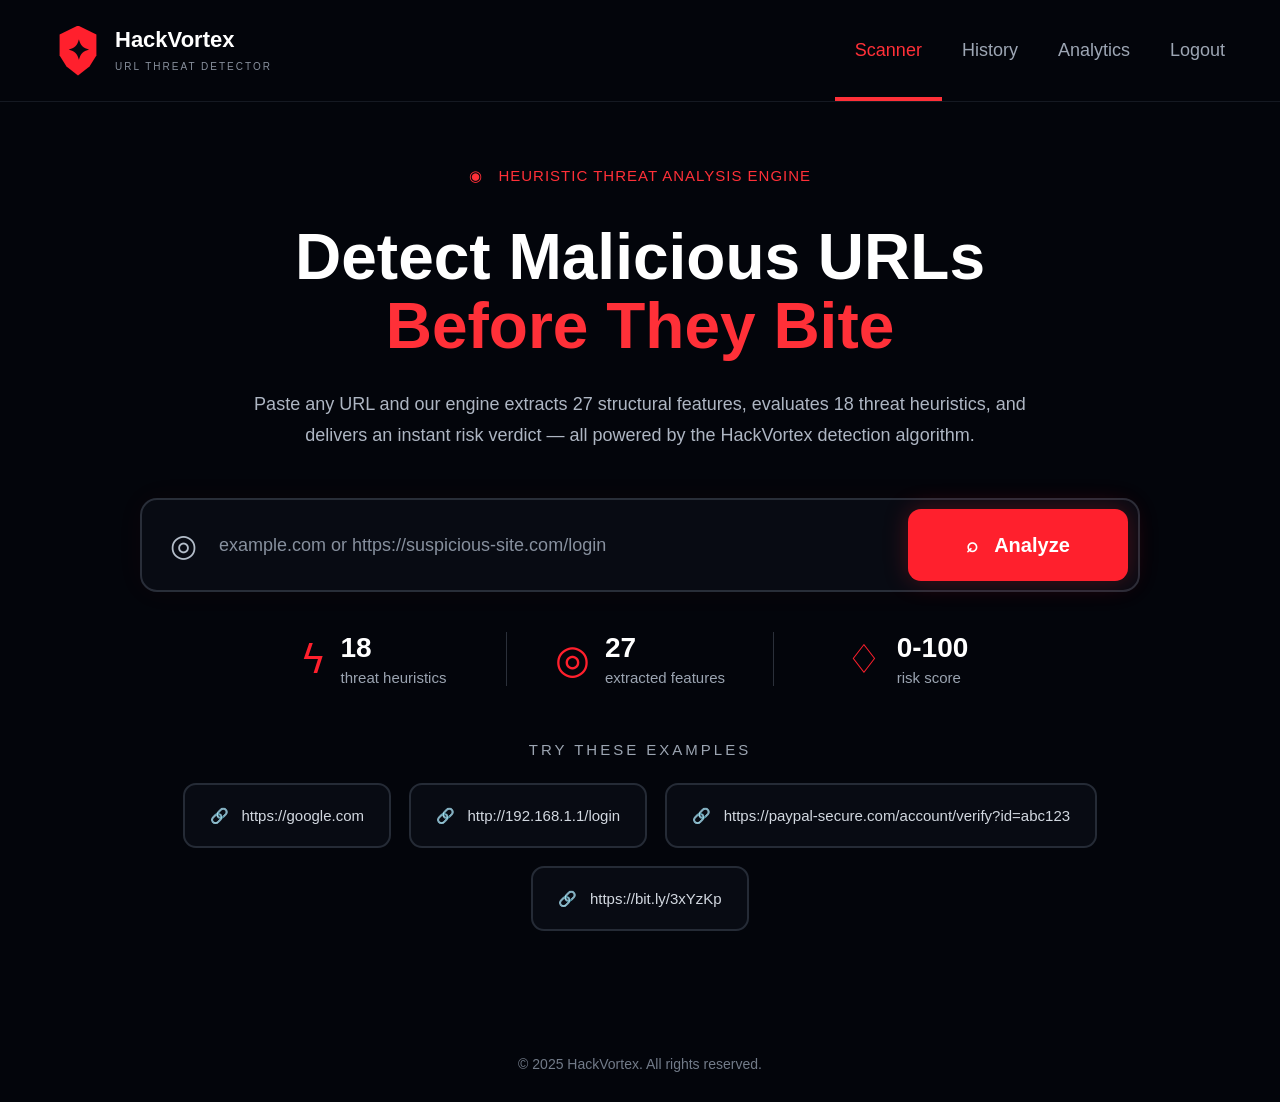
==== index.html @ 4447ccd2 "Initial commit" ====
<!DOCTYPE html>
<html lang="en">
<head>
    <meta charset="UTF-8">
    <meta name="viewport" content="width=device-width, initial-scale=1.0">
    <title>HackVortex - URL Threat Detector</title>
    <link rel="stylesheet" href="style.css">
</head>

<body>

    <nav class="navbar">

        <div class="logo">
            <div class="logo-icon">✦</div>

            <div>
                <h2>HackVortex</h2>
                <span>URL THREAT DETECTOR</span>
            </div>
        </div>

        <div class="nav-links">

    <a href="index.html" class="active">Scanner</a>

    <a href="history.html">History</a>

    <a href="analytics.html">Analytics</a> 

    <a href="login.html"
       class="logout-btn"
       onclick="localStorage.removeItem('hackvortexloggedin'); localStorage.removeItem('hackvortexuser');">
        Logout
    </a>

</div>

    </nav>


    <main class="container">

        <div class="tag">
            ◉ &nbsp; HEURISTIC THREAT ANALYSIS ENGINE
        </div>

        <h1>
            Detect Malicious URLs
            <br>
            <span>Before They Bite</span>
        </h1>

        <p class="description">
            Paste any URL and our engine extracts 27 structural features,
            evaluates 18 threat heuristics, and delivers an instant risk
            verdict — all powered by the HackVortex detection algorithm.
        </p>


        <div class="search-box">

            <div class="globe">◎</div>

            <input
                type="text"
                id="urlInput"
                placeholder="example.com or https://suspicious-site.com/login"
            >

            <button id="analyzeBtn">
                ⌕ &nbsp; Analyze
            </button>

        </div>


        <div class="features">

            <div class="feature">
                <div class="feature-icon">ϟ</div>
                <div>
                    <strong>18</strong>
                    <span>threat heuristics</span>
                </div>
            </div>

            <div class="feature">
                <div class="feature-icon">◎</div>
                <div>
                    <strong>27</strong>
                    <span>extracted features</span>
                </div>
            </div>

            <div class="feature">
                <div class="feature-icon">♢</div>
                <div>
                    <strong>0-100</strong>
                    <span>risk score</span>
                </div>
            </div>

        </div>


        <div class="examples-title">
            TRY THESE EXAMPLES
        </div>


        <div class="examples">

            <button class="example">
                🔗 &nbsp; https://google.com
            </button>

            <button class="example">
                🔗 &nbsp; http://192.168.1.1/login
            </button>

            <button class="example">
                🔗 &nbsp; https://paypal-secure.com/account/verify?id=abc123
            </button>

            <button class="example">
                🔗 &nbsp; https://bit.ly/3xYzKp
            </button>

        </div>


        <div id="result"></div>

    </main>


    <footer>
        © 2025 HackVortex. All rights reserved.
    </footer>


    <script src="script.js"></script>

</body>
</html>
---- style.css ----
* {
    margin: 0;
    padding: 0;
    box-sizing: border-box;
}

body {
    background: #03050b;
    color: #ffffff;
    font-family: Arial, Helvetica, sans-serif;
    min-height: 100vh;
}


/* NAVBAR */

.navbar {
    height: 102px;
    display: flex;
    align-items: center;
    justify-content: space-between;
    padding: 0 55px;
    border-bottom: 1px solid #151922;
}

.logo {
    display: flex;
    align-items: center;
    gap: 14px;
}

.logo-icon {
    width: 46px;
    height: 50px;
    background: #ff202d;
    color: #080a10;
    display: flex;
    justify-content: center;
    align-items: center;
    font-size: 27px;
    font-weight: bold;
    clip-path: polygon(
        50% 0%,
        90% 18%,
        90% 60%,
        75% 82%,
        50% 100%,
        25% 82%,
        10% 60%,
        10% 18%
    );
}

.logo h2 {
    font-size: 22px;
    margin-bottom: 3px;
}

.logo span {
    color: #88909d;
    font-size: 10px;
    letter-spacing: 2px;
}

.nav-links {
    height: 100%;
    display: flex;
    align-items: center;
    gap: 40px;
}

.nav-links a {
    height: 100%;
    display: flex;
    align-items: center;
    color: #9da6b4;
    text-decoration: none;
    font-size: 18px;
    position: relative;
}

.nav-links a.active {
    color: #ff3038;
}

.nav-links a.active::after {
    content: "";
    position: absolute;
    bottom: 0;
    left: -20px;
    right: -20px;
    height: 4px;
    background: #ff3038;
}


/* MAIN */

.container {
    width: 90%;
    max-width: 1100px;
    margin: 65px auto 0;
    text-align: center;
}


/* TAG */

.tag {
    color: #ff3038;
    font-size: 15px;
    letter-spacing: 1px;
    margin-bottom: 38px;
}


/* HEADING */

h1 {
    font-size: 64px;
    line-height: 1.08;
    font-weight: 800;
    margin-bottom: 28px;
}

h1 span {
    color: #ff3038;
}


/* DESCRIPTION */

.description {
    max-width: 800px;
    margin: auto;
    color: #aeb6c3;
    font-size: 18px;
    line-height: 1.7;
}


/* SEARCH */

.search-box {
    max-width: 1000px;
    height: 94px;
    margin: 48px auto 40px;
    border: 2px solid #292e39;
    background: #080b13;
    border-radius: 17px;
    display: flex;
    align-items: center;
    padding: 10px;
    box-shadow: 0 0 30px rgba(255, 30, 40, 0.04);
}

.globe {
    color: #b3bdc9;
    font-size: 31px;
    margin-left: 18px;
}

.search-box input {
    flex: 1;
    height: 100%;
    background: transparent;
    border: none;
    outline: none;
    color: white;
    font-size: 18px;
    padding: 0 22px;
}

.search-box input::placeholder {
    color: #87909e;
}


/* ANALYZE BUTTON */

.search-box button {
    height: 72px;
    min-width: 220px;
    border: none;
    border-radius: 13px;
    background: #ff202d;
    color: white;
    font-size: 20px;
    font-weight: bold;
    cursor: pointer;
    transition: 0.2s;
    box-shadow: 0 0 25px rgba(255, 32, 45, 0.25);
}

.search-box button:hover {
    background: #ff3d48;
    transform: translateY(-1px);
    box-shadow: 0 0 35px rgba(255, 32, 45, 0.4);
}

.search-box button:active {
    transform: scale(0.98);
}


/* FEATURES */

.features {
    display: flex;
    justify-content: center;
    align-items: center;
    margin: 30px auto 55px;
    max-width: 800px;
}

.feature {
    flex: 1;
    display: flex;
    justify-content: center;
    align-items: center;
    gap: 15px;
    border-right: 1px solid #2b303a;
}

.feature:last-child {
    border-right: none;
}

.feature-icon {
    color: #ff202d;
    font-size: 40px;
}

.feature strong {
    display: block;
    text-align: left;
    font-size: 28px;
}

.feature span {
    display: block;
    color: #9ba4b1;
    text-align: left;
    margin-top: 5px;
    font-size: 15px;
}


/* EXAMPLES */

.examples-title {
    color: #9ca5b2;
    font-size: 15px;
    letter-spacing: 3px;
    margin-bottom: 25px;
}

.examples {
    display: flex;
    justify-content: center;
    gap: 18px;
    flex-wrap: wrap;
}

.example {
    min-height: 65px;
    padding: 0 25px;
    background: #080b13;
    color: #d2d8e0;
    border: 2px solid #252b36;
    border-radius: 13px;
    font-size: 15px;
    cursor: pointer;
    transition: 0.2s;
}

.example:hover {
    border-color: #ff202d;
    color: #ff3038;
    background: #0c0b11;
}


/* RESULT */

#result {
    margin-top: 30px;
    min-height: 30px;
    font-size: 18px;
    font-weight: bold;
}

.safe {
    color: #35e58a;
}

.warning {
    color: #ffd34d;
}

.danger {
    color: #ff3038;
}


/* FOOTER */

footer {
    text-align: center;
    color: #727b89;
    margin-top: 65px;
    padding-bottom: 30px;
    font-size: 14px;
}


/* MOBILE */

@media (max-width: 800px) {

    .navbar {
        padding: 0 20px;
    }

    .nav-links {
        gap: 15px;
    }

    .nav-links a {
        font-size: 14px;
    }

    .nav-links a.active::after {
        left: -8px;
        right: -8px;
    }

    .container {
        margin-top: 45px;
    }

    h1 {
        font-size: 40px;
    }

    .description {
        font-size: 15px;
    }

    .search-box {
        height: auto;
        flex-direction: column;
        padding: 15px;
    }

    .globe {
        display: none;
    }

    .search-box input {
        width: 100%;
        height: 60px;
    }

    .search-box button {
        width: 100%;
        height: 60px;
    }

    .features {
        flex-direction: column;
        gap: 25px;
    }

    .feature {
        border-right: none;
    }

    .example {
        width: 100%;
    }
    .logout-btn {
    color: #ff3038 !important;
    border: 1px solid #ff3038;
    padding: 8px 16px;
    border-radius: 6px;
    text-decoration: none;
    transition: 0.3s;
}

.logout-btn:hover {
    background: #ff3038;
    color: white !important;
}
}
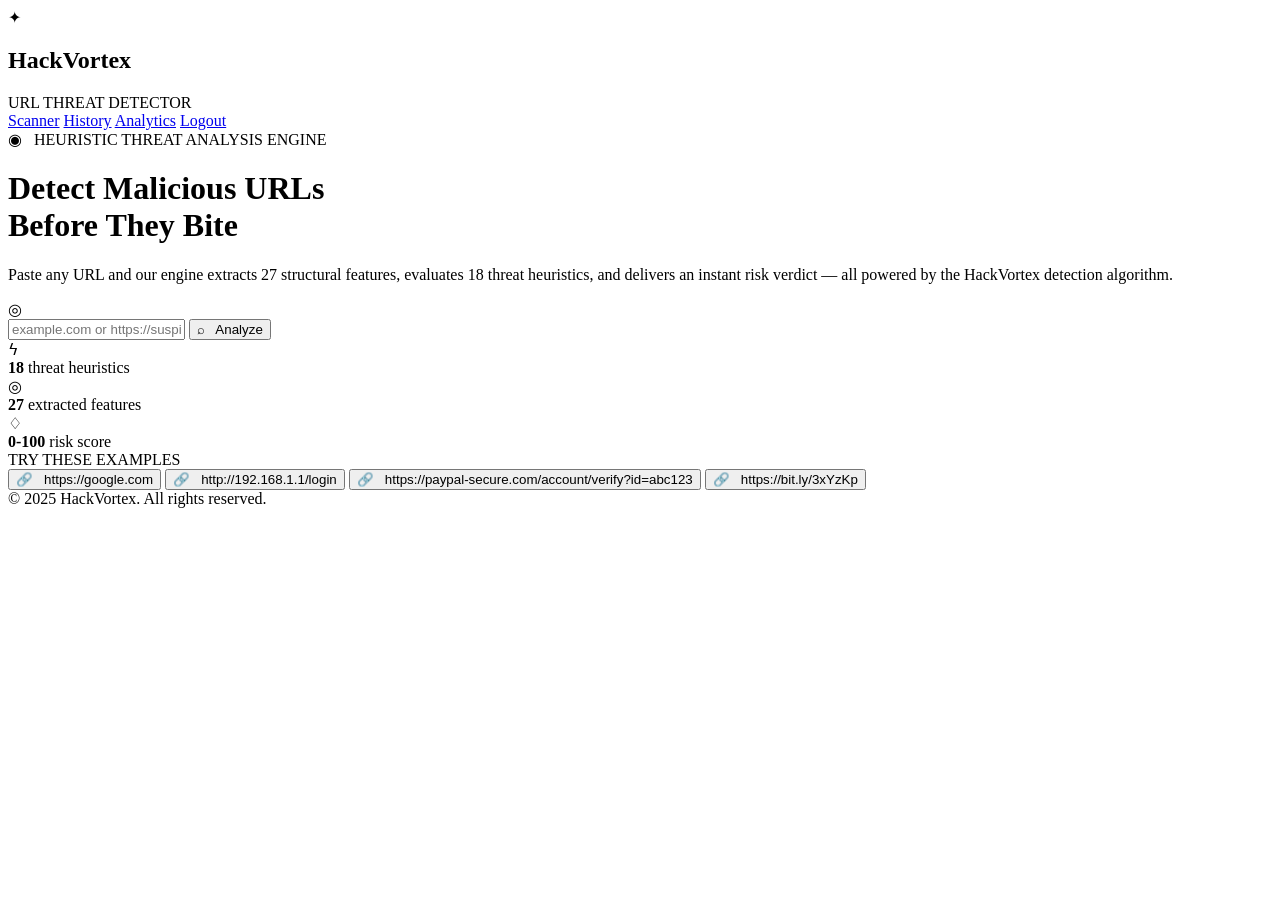
==== commit a76121de: "Fix Railway frontend and API paths" ====
--- a/index.html
+++ b/index.html
@@ -1,10 +1,12 @@
 <!DOCTYPE html>
 <html lang="en">
+
 <head>
     <meta charset="UTF-8">
     <meta name="viewport" content="width=device-width, initial-scale=1.0">
     <title>HackVortex - URL Threat Detector</title>
-    <link rel="stylesheet" href="style.css">
+    <link rel="stylesheet" href="/static/style.css">
+    <script src="/static/script.js"></script>
 </head>
 
 <body>
@@ -22,19 +24,18 @@
 
         <div class="nav-links">
 
-    <a href="index.html" class="active">Scanner</a>
+            <a href="index.html" class="active">Scanner</a>
 
-    <a href="history.html">History</a>
+            <a href="history.html">History</a>
 
-    <a href="analytics.html">Analytics</a> 
+            <a href="analytics.html">Analytics</a>
 
-    <a href="login.html"
-       class="logout-btn"
-       onclick="localStorage.removeItem('hackvortexloggedin'); localStorage.removeItem('hackvortexuser');">
-        Logout
-    </a>
+            <a href="login.html" class="logout-btn"
+                onclick="localStorage.removeItem('hackvortexloggedin'); localStorage.removeItem('hackvortexuser');">
+                Logout
+            </a>
 
-</div>
+        </div>
 
     </nav>
 
@@ -62,11 +63,7 @@
 
             <div class="globe">◎</div>
 
-            <input
-                type="text"
-                id="urlInput"
-                placeholder="example.com or https://suspicious-site.com/login"
-            >
+            <input type="text" id="urlInput" placeholder="example.com or https://suspicious-site.com/login">
 
             <button id="analyzeBtn">
                 ⌕ &nbsp; Analyze
@@ -143,4 +140,5 @@
     <script src="script.js"></script>
 
 </body>
+
 </html>
